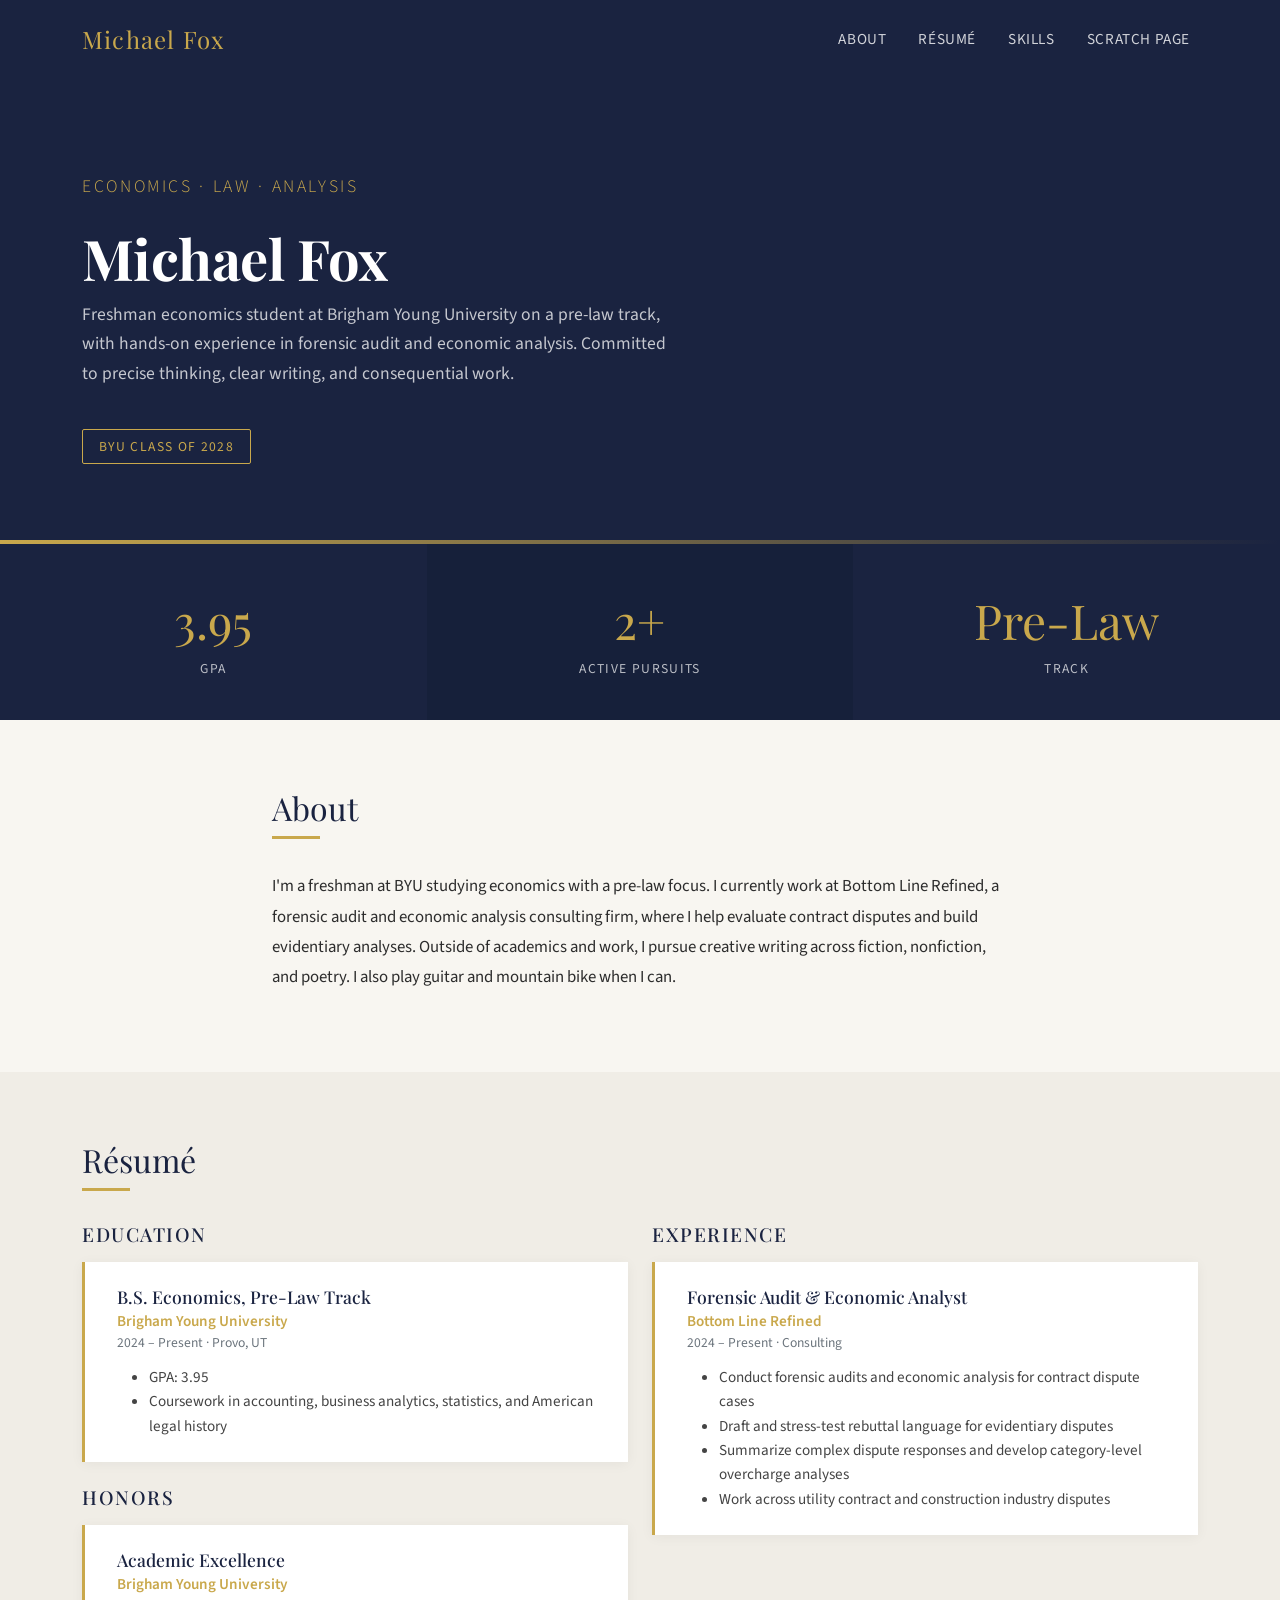
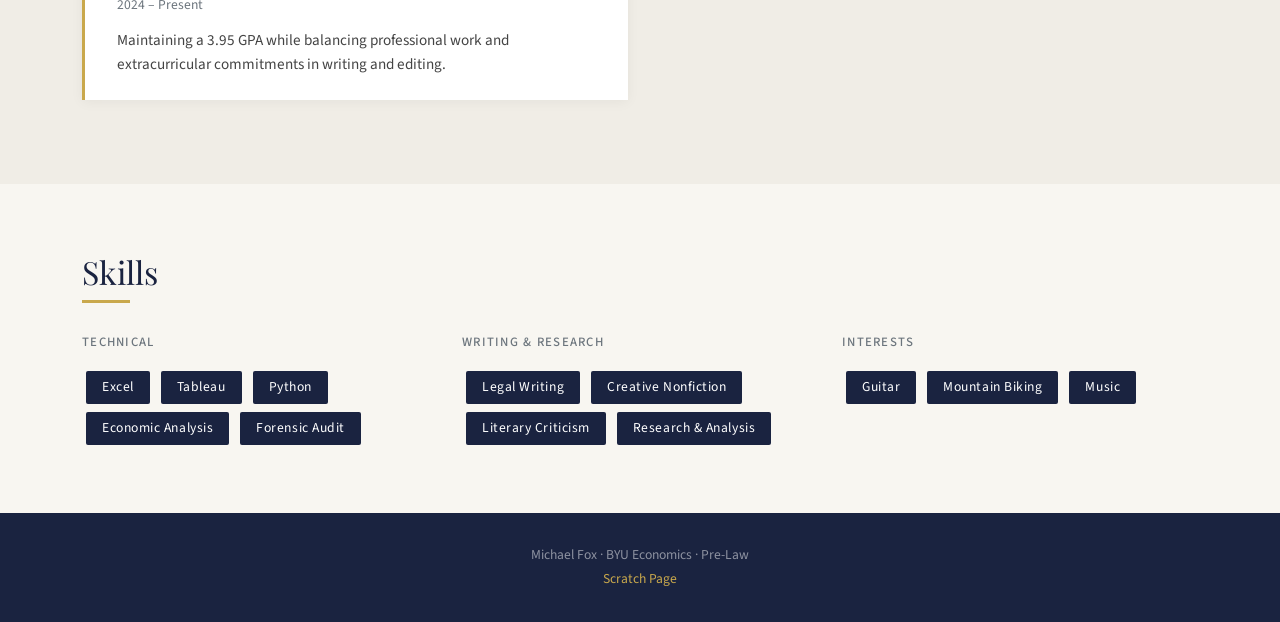
==== index.html @ 0a24f9c6 "Add files via upload" ====
<!DOCTYPE html>
<html lang="en">
<head>
  <meta charset="UTF-8" />
  <meta name="viewport" content="width=device-width, initial-scale=1.0"/>
  <title>Michael Fox</title>
  <link href="https://cdn.jsdelivr.net/npm/bootstrap@5.3.2/dist/css/bootstrap.min.css" rel="stylesheet"/>
  <link href="https://fonts.googleapis.com/css2?family=Playfair+Display:wght@400;700&family=Source+Sans+3:wght@300;400;600&display=swap" rel="stylesheet"/>
  <link href="https://cdn.jsdelivr.net/npm/bootstrap-icons@1.11.3/font/bootstrap-icons.min.css" rel="stylesheet"/>
  <style>
    :root {
      --navy: #1a2340;
      --gold: #c9a84c;
      --light: #f8f6f1;
      --text: #2c2c2c;
      --muted: #6c757d;
    }

    body {
      font-family: 'Source Sans 3', sans-serif;
      background-color: var(--light);
      color: var(--text);
    }

    /* NAV */
    .navbar {
      background-color: var(--navy);
      padding: 1rem 2rem;
    }
    .navbar-brand {
      font-family: 'Playfair Display', serif;
      font-size: 1.5rem;
      color: var(--gold) !important;
      letter-spacing: 0.05em;
    }
    .nav-link {
      color: rgba(255,255,255,0.8) !important;
      font-size: 0.95rem;
      letter-spacing: 0.04em;
      text-transform: uppercase;
    }
    .nav-link:hover {
      color: var(--gold) !important;
    }

    /* HERO */
    .hero {
      background-color: var(--navy);
      color: white;
      padding: 6rem 2rem 5rem;
      position: relative;
      overflow: hidden;
    }
    .hero::after {
      content: '';
      position: absolute;
      bottom: 0; left: 0; right: 0;
      height: 4px;
      background: linear-gradient(90deg, var(--gold), transparent);
    }
    .hero h1 {
      font-family: 'Playfair Display', serif;
      font-size: 3.5rem;
      font-weight: 700;
      letter-spacing: -0.01em;
    }
    .hero .subtitle {
      color: var(--gold);
      font-size: 1.1rem;
      font-weight: 300;
      letter-spacing: 0.15em;
      text-transform: uppercase;
      margin-bottom: 1.5rem;
    }
    .hero p {
      font-size: 1.1rem;
      color: rgba(255,255,255,0.75);
      max-width: 600px;
      line-height: 1.7;
    }
    .hero-badge {
      display: inline-block;
      border: 1px solid var(--gold);
      color: var(--gold);
      padding: 0.4rem 1rem;
      border-radius: 2px;
      font-size: 0.85rem;
      letter-spacing: 0.1em;
      text-transform: uppercase;
      margin-top: 1.5rem;
    }

    /* SECTIONS */
    section {
      padding: 4rem 0;
    }
    .section-label {
      font-family: 'Playfair Display', serif;
      font-size: 2rem;
      color: var(--navy);
      margin-bottom: 0.25rem;
    }
    .section-rule {
      width: 48px;
      height: 3px;
      background: var(--gold);
      margin-bottom: 2rem;
    }

    /* RESUME CARD */
    .resume-card {
      background: white;
      border-left: 3px solid var(--gold);
      padding: 1.5rem 2rem;
      margin-bottom: 1.25rem;
      box-shadow: 0 2px 12px rgba(0,0,0,0.05);
    }
    .resume-card h5 {
      font-family: 'Playfair Display', serif;
      font-size: 1.1rem;
      color: var(--navy);
      margin-bottom: 0.15rem;
    }
    .resume-card .org {
      color: var(--gold);
      font-weight: 600;
      font-size: 0.95rem;
    }
    .resume-card .date {
      color: var(--muted);
      font-size: 0.85rem;
      margin-bottom: 0.75rem;
    }
    .resume-card p, .resume-card li {
      font-size: 0.95rem;
      color: #444;
      line-height: 1.6;
    }

    /* SKILLS */
    .skill-pill {
      display: inline-block;
      background: var(--navy);
      color: white;
      padding: 0.4rem 1rem;
      border-radius: 2px;
      font-size: 0.85rem;
      margin: 0.25rem;
      letter-spacing: 0.04em;
    }

    /* HIGHLIGHTS */
    .highlight-box {
      background: var(--navy);
      color: white;
      padding: 2.5rem;
      text-align: center;
    }
    .highlight-box .number {
      font-family: 'Playfair Display', serif;
      font-size: 3rem;
      color: var(--gold);
      display: block;
    }
    .highlight-box .label {
      font-size: 0.85rem;
      letter-spacing: 0.1em;
      text-transform: uppercase;
      color: rgba(255,255,255,0.7);
    }

    /* FOOTER */
    footer {
      background: var(--navy);
      color: rgba(255,255,255,0.5);
      text-align: center;
      padding: 2rem;
      font-size: 0.85rem;
    }
    footer a {
      color: var(--gold);
      text-decoration: none;
    }

    /* SCROLL ANIMATION */
    .fade-in {
      opacity: 0;
      transform: translateY(20px);
      transition: opacity 0.6s ease, transform 0.6s ease;
    }
    .fade-in.visible {
      opacity: 1;
      transform: none;
    }
  </style>
</head>
<body>

  <!-- NAV -->
  <nav class="navbar navbar-expand-lg">
    <div class="container">
      <a class="navbar-brand" href="index.html">Michael Fox</a>
      <button class="navbar-toggler" type="button" data-bs-toggle="collapse" data-bs-target="#navMenu">
        <span class="navbar-toggler-icon"></span>
      </button>
      <div class="collapse navbar-collapse" id="navMenu">
        <ul class="navbar-nav ms-auto gap-3">
          <li class="nav-item"><a class="nav-link" href="#about">About</a></li>
          <li class="nav-item"><a class="nav-link" href="#resume">Résumé</a></li>
          <li class="nav-item"><a class="nav-link" href="#skills">Skills</a></li>
          <li class="nav-item"><a class="nav-link" href="scratch.html">Scratch Page</a></li>
        </ul>
      </div>
    </div>
  </nav>

  <!-- HERO -->
  <section class="hero">
    <div class="container">
      <div class="subtitle">Economics · Law · Analysis</div>
      <h1>Michael Fox</h1>
      <p>Freshman economics student at Brigham Young University on a pre-law track, with hands-on experience in forensic audit and economic analysis. Committed to precise thinking, clear writing, and consequential work.</p>
      <div class="hero-badge">BYU Class of 2028</div>
    </div>
  </section>

  <!-- HIGHLIGHTS -->
  <div class="container-fluid px-0">
    <div class="row g-0">
      <div class="col-md-4">
        <div class="highlight-box">
          <span class="number">3.95</span>
          <span class="label">GPA</span>
        </div>
      </div>
      <div class="col-md-4">
        <div class="highlight-box" style="background:#16203a;">
          <span class="number">2+</span>
          <span class="label">Active Pursuits</span>
        </div>
      </div>
      <div class="col-md-4">
        <div class="highlight-box">
          <span class="number">Pre-Law</span>
          <span class="label">Track</span>
        </div>
      </div>
    </div>
  </div>

  <!-- ABOUT -->
  <section id="about">
    <div class="container">
      <div class="row justify-content-center">
        <div class="col-lg-8 fade-in">
          <div class="section-label">About</div>
          <div class="section-rule"></div>
          <p style="font-size:1.05rem; line-height:1.8;">
            I'm a freshman at BYU studying economics with a pre-law focus. I currently work at Bottom Line Refined, a forensic audit and economic analysis consulting firm, where I help evaluate contract disputes and build evidentiary analyses. Outside of academics and work, I pursue creative writing across fiction, nonfiction, and poetry. I also play guitar and mountain bike when I can.
          </p>
        </div>
      </div>
    </div>
  </section>

  <!-- RESUME -->
  <section id="resume" style="background: #f0ede6;">
    <div class="container">
      <div class="section-label">Résumé</div>
      <div class="section-rule"></div>

      <div class="row">
        <!-- LEFT COL -->
        <div class="col-lg-6">
          <h4 class="mb-3" style="font-family:'Playfair Display',serif; color:var(--navy); font-size:1.2rem; text-transform:uppercase; letter-spacing:0.08em;">Education</h4>

          <div class="resume-card fade-in">
            <h5>B.S. Economics, Pre-Law Track</h5>
            <div class="org">Brigham Young University</div>
            <div class="date">2024 – Present · Provo, UT</div>
            <ul class="mb-0">
              <li>GPA: 3.95</li>
              <li>Coursework in accounting, business analytics, statistics, and American legal history</li>

            </ul>
          </div>

          <h4 class="mb-3 mt-4" style="font-family:'Playfair Display',serif; color:var(--navy); font-size:1.2rem; text-transform:uppercase; letter-spacing:0.08em;">Honors</h4>

          <div class="resume-card fade-in">
            <h5>Academic Excellence</h5>
            <div class="org">Brigham Young University</div>
            <div class="date">2024 – Present</div>
            <p class="mb-0">Maintaining a 3.95 GPA while balancing professional work and extracurricular commitments in writing and editing.</p>
          </div>
        </div>

        <!-- RIGHT COL -->
        <div class="col-lg-6">
          <h4 class="mb-3" style="font-family:'Playfair Display',serif; color:var(--navy); font-size:1.2rem; text-transform:uppercase; letter-spacing:0.08em;">Experience</h4>

          <div class="resume-card fade-in">
            <h5>Forensic Audit & Economic Analyst</h5>
            <div class="org">Bottom Line Refined</div>
            <div class="date">2024 – Present · Consulting</div>
            <ul class="mb-0">
              <li>Conduct forensic audits and economic analysis for contract dispute cases</li>
              <li>Draft and stress-test rebuttal language for evidentiary disputes</li>
              <li>Summarize complex dispute responses and develop category-level overcharge analyses</li>
              <li>Work across utility contract and construction industry disputes</li>
            </ul>
          </div>


        </div>
      </div>
    </div>
  </section>

  <!-- SKILLS -->
  <section id="skills">
    <div class="container">
      <div class="section-label">Skills</div>
      <div class="section-rule"></div>
      <div class="row">
        <div class="col-md-4 fade-in">
          <h6 style="text-transform:uppercase; letter-spacing:0.1em; color:var(--muted); font-size:0.8rem; margin-bottom:1rem;">Technical</h6>
          <div>
            <span class="skill-pill">Excel</span>
            <span class="skill-pill">Tableau</span>
            <span class="skill-pill">Python</span>
            <span class="skill-pill">Economic Analysis</span>
            <span class="skill-pill">Forensic Audit</span>
          </div>
        </div>
        <div class="col-md-4 fade-in">
          <h6 style="text-transform:uppercase; letter-spacing:0.1em; color:var(--muted); font-size:0.8rem; margin-bottom:1rem;">Writing & Research</h6>
          <div>
            <span class="skill-pill">Legal Writing</span>
            <span class="skill-pill">Creative Nonfiction</span>
            <span class="skill-pill">Literary Criticism</span>
            <span class="skill-pill">Research & Analysis</span>
          </div>
        </div>
        <div class="col-md-4 fade-in">
          <h6 style="text-transform:uppercase; letter-spacing:0.1em; color:var(--muted); font-size:0.8rem; margin-bottom:1rem;">Interests</h6>
          <div>
            <span class="skill-pill">Guitar</span>
            <span class="skill-pill">Mountain Biking</span>
            <span class="skill-pill">Music</span>

          </div>
        </div>
      </div>
    </div>
  </section>

  <!-- FOOTER -->
  <footer>
    <p class="mb-1">Michael Fox · BYU Economics · Pre-Law</p>
    <p class="mb-0"><a href="scratch.html">Scratch Page</a></p>
  </footer>

  <script src="https://cdn.jsdelivr.net/npm/bootstrap@5.3.2/dist/js/bootstrap.bundle.min.js"></script>
  <script>
    const observer = new IntersectionObserver((entries) => {
      entries.forEach(e => { if (e.isIntersecting) e.target.classList.add('visible'); });
    }, { threshold: 0.1 });
    document.querySelectorAll('.fade-in').forEach(el => observer.observe(el));
  </script>
</body>
</html>
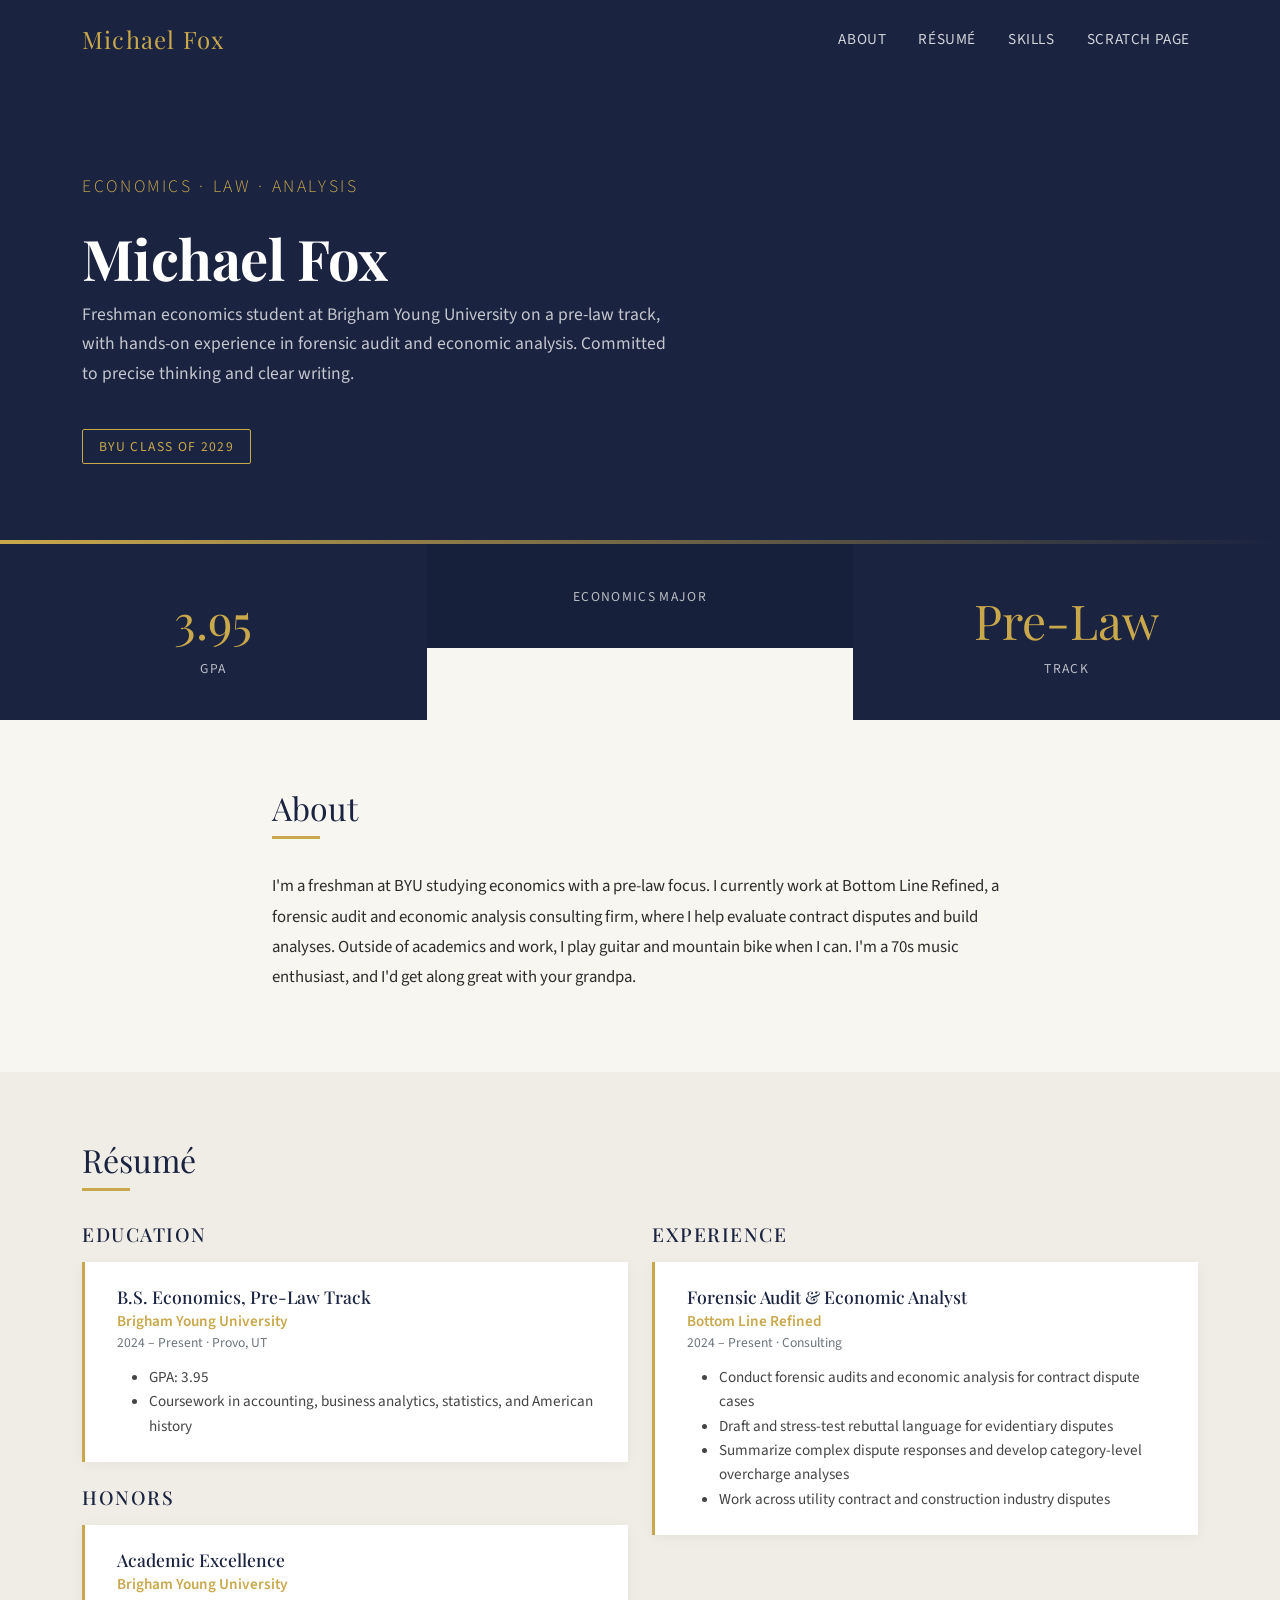
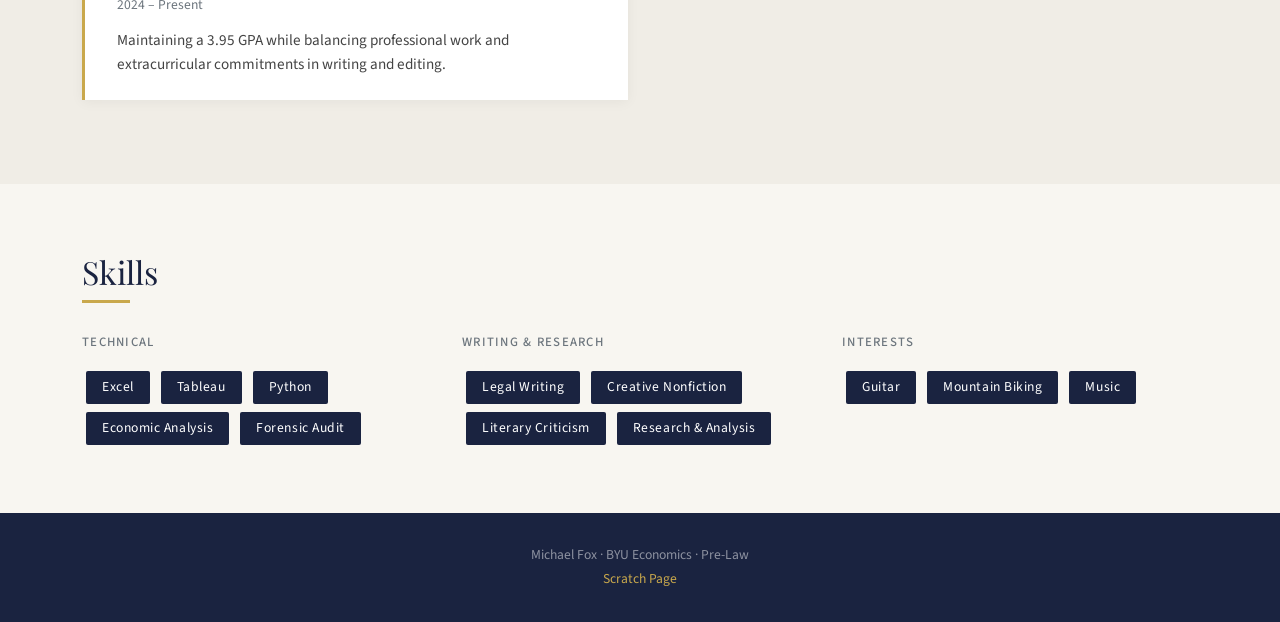
==== commit 599bbaea: "Update index.html" ====
--- a/index.html
+++ b/index.html
@@ -219,8 +219,8 @@
     <div class="container">
       <div class="subtitle">Economics · Law · Analysis</div>
       <h1>Michael Fox</h1>
-      <p>Freshman economics student at Brigham Young University on a pre-law track, with hands-on experience in forensic audit and economic analysis. Committed to precise thinking, clear writing, and consequential work.</p>
-      <div class="hero-badge">BYU Class of 2028</div>
+      <p>Freshman economics student at Brigham Young University on a pre-law track, with hands-on experience in forensic audit and economic analysis. Committed to precise thinking and clear writing.</p>
+      <div class="hero-badge">BYU Class of 2029</div>
     </div>
   </section>
 
@@ -235,8 +235,8 @@
       </div>
       <div class="col-md-4">
         <div class="highlight-box" style="background:#16203a;">
-          <span class="number">2+</span>
-          <span class="label">Active Pursuits</span>
+          <span class="label">Economics</span>
+          <span class="label">Major</span>
         </div>
       </div>
       <div class="col-md-4">
@@ -256,7 +256,7 @@
           <div class="section-label">About</div>
           <div class="section-rule"></div>
           <p style="font-size:1.05rem; line-height:1.8;">
-            I'm a freshman at BYU studying economics with a pre-law focus. I currently work at Bottom Line Refined, a forensic audit and economic analysis consulting firm, where I help evaluate contract disputes and build evidentiary analyses. Outside of academics and work, I pursue creative writing across fiction, nonfiction, and poetry. I also play guitar and mountain bike when I can.
+            I'm a freshman at BYU studying economics with a pre-law focus. I currently work at Bottom Line Refined, a forensic audit and economic analysis consulting firm, where I help evaluate contract disputes and build analyses. Outside of academics and work, I play guitar and mountain bike when I can. I'm a 70s music enthusiast, and I'd get along great with your grandpa.
           </p>
         </div>
       </div>
@@ -280,7 +280,7 @@
             <div class="date">2024 – Present · Provo, UT</div>
             <ul class="mb-0">
               <li>GPA: 3.95</li>
-              <li>Coursework in accounting, business analytics, statistics, and American legal history</li>
+              <li>Coursework in accounting, business analytics, statistics, and American history</li>
 
             </ul>
           </div>
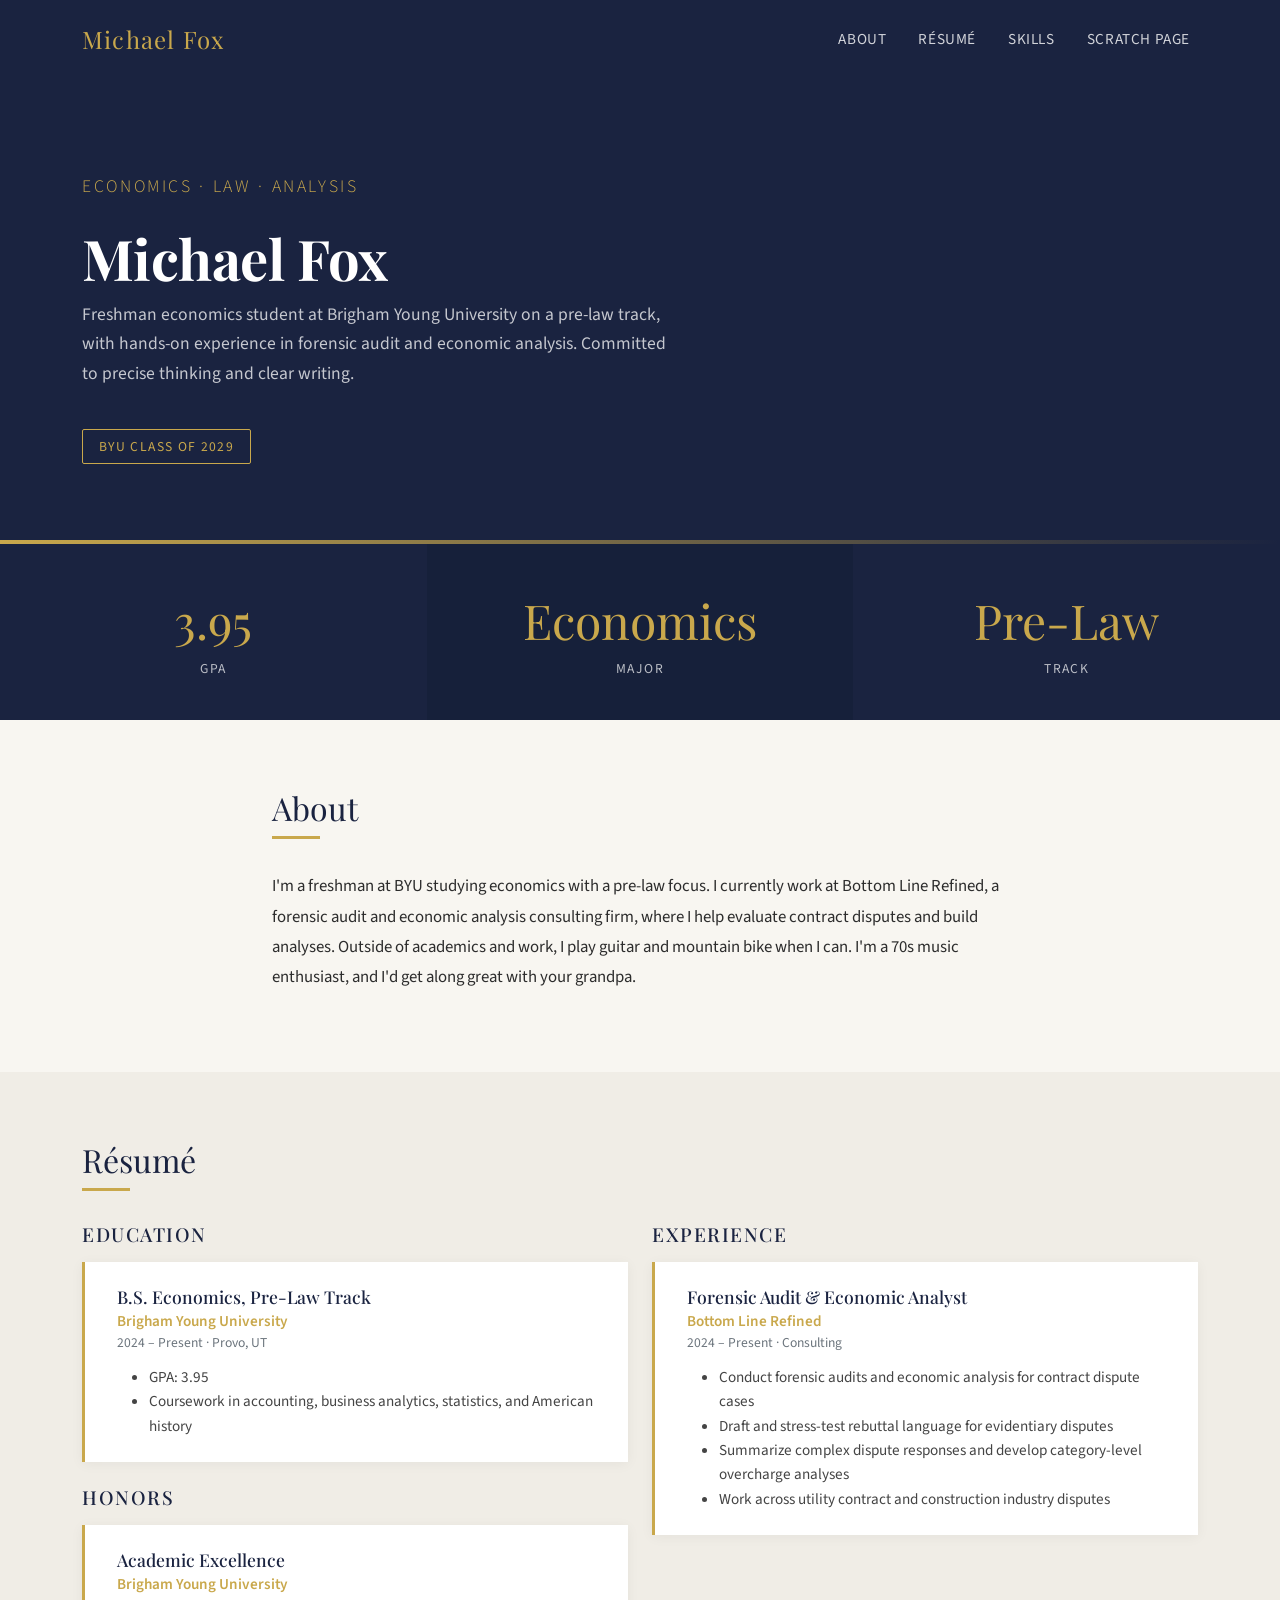
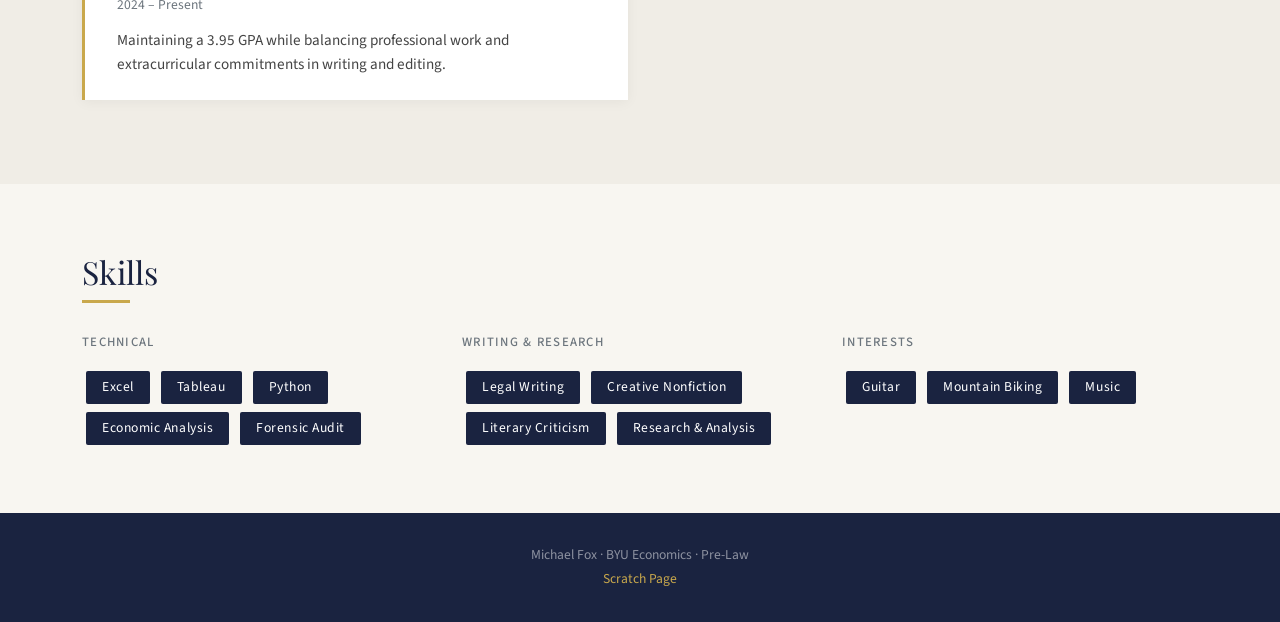
==== commit 464bd71b: "Update index.html" ====
--- a/index.html
+++ b/index.html
@@ -235,7 +235,7 @@
       </div>
       <div class="col-md-4">
         <div class="highlight-box" style="background:#16203a;">
-          <span class="label">Economics</span>
+          <span class="number">Economics</span>
           <span class="label">Major</span>
         </div>
       </div>
